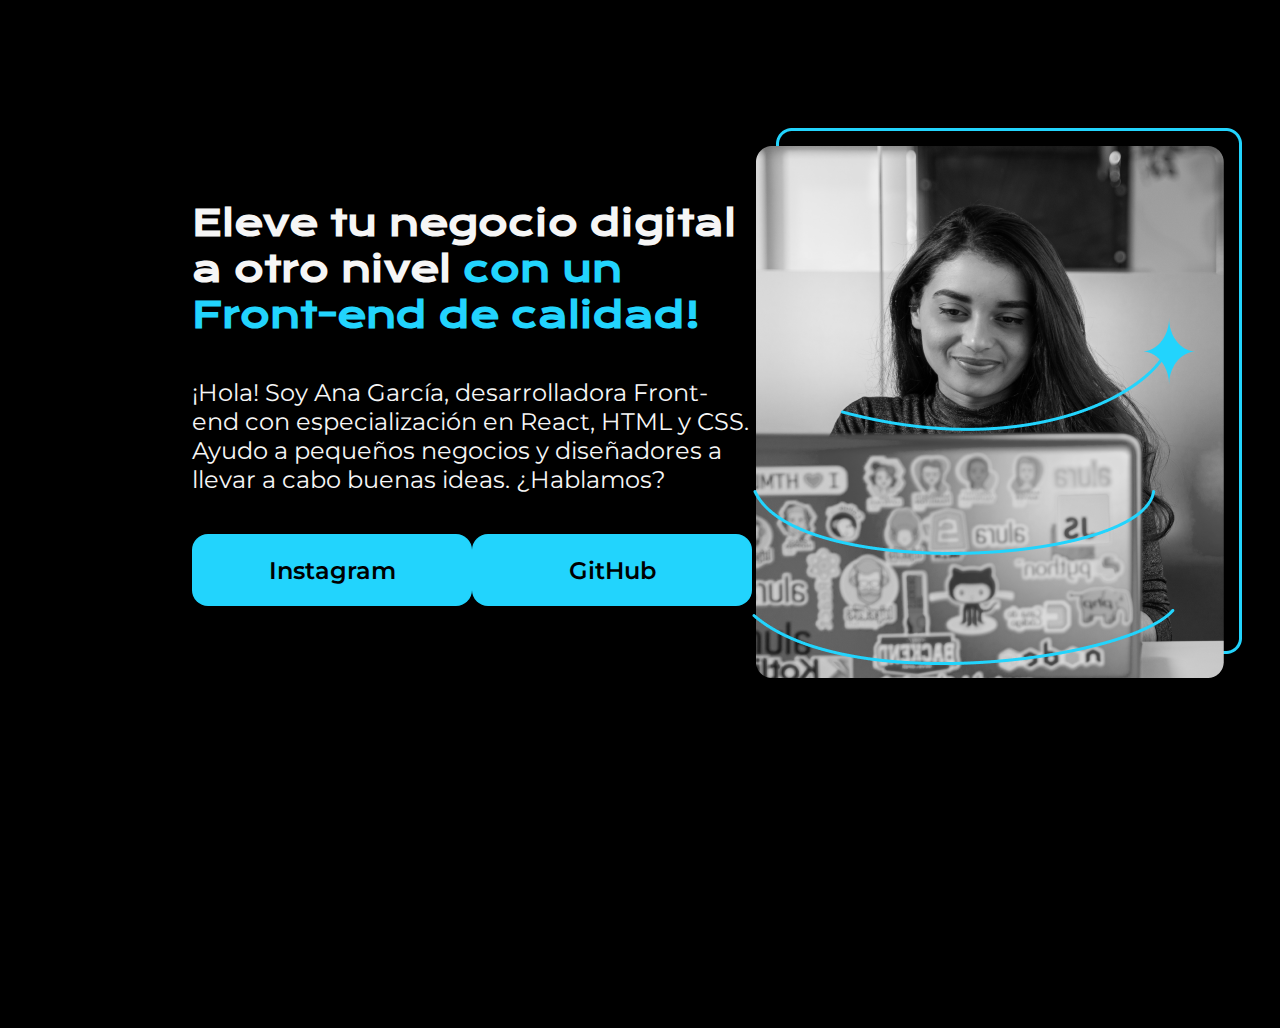
==== index.html @ 9d96e62c "actualizando el css y el html" ====
<!DOCTYPE html>
<html lang="es-mx">
<head>
    <meta charset="UTF-8">
    <meta name="viewport" content="width=device-width, initial-scale=1.0">
    <title>Portafolio</title>
    <link rel="stylesheet" href="style.css">
</head>
<body>
    <header></header>
    <main class="presentacion">
        <section class="presentacion__contenido">
            <h1 class="presentacion__contenido__titulo">
                Eleve tu negocio digital a otro nivel
                <strong class="titulo-destaque">con un Front-end de calidad!                
                </strong>
            </h1>
            <p class="presentacion__contenido__texto">¡Hola! Soy Ana García,
                desarrolladora Front-end con 
                especialización en React, HTML y CSS. Ayudo a pequeños
                negocios y diseñadores a llevar a cabo buenas ideas.
                ¿Hablamos?
                
            </p>
            <div class="presentacion__enlaces"> 
                <a class="presentacion__enlaces__link" href="https://www.instagram.com/">Instagram</a>
                <a class="presentacion__enlaces__link" href="https://github.com/">GitHub</a>
            </div>
        </section>        
            <img src="Imagem.png" alt="Imagen de Ana Garcia tranbajando">
    </main>
    <footer></footer>
</body>
</html>
---- style.css ----
@import url('https://fonts.googleapis.com/css2?family=Krona+One&family=Montserrat:ital,wght@0,100..900;1,100..900&display=swap');

* {
    padding: 0;
    margin: 0;
}
body {
    background-color: #000000;
    color: #F6F6F6;
    height: 100vh;
    box-sizing: border-box;
} 

.titulo-destaque{
    color: #22D4FD;
}   

.presentacion{
    display: flex;
    align-items: center;
    margin: 10% 15%;
    justify-content: space-between;
}

.presentacion__contenido{
    width: 615px;
    display: flex;
    flex-direction: column;
    gap: 40px;
    
}

.presentacion__contenido__titulo{
    font-size: 36px;
    font-family: "Krona One", sans-serif;

}

.presentacion__contenido__texto{
    font-family: "Montserrat", sans-serif;
    font-size: 24px;
}

.presentacion__enlaces{
    display: flex;
    justify-content:space-between;
    
}

.presentacion__enlaces__link{
    width: 280px;
    background-color: #22D4FD;
    text-align: center;
    padding: 21.5px 0;
    border-radius: 16px;
    font-family: "Montserrat", sans-serif;
    font-size: 24px;
    font-weight: 600;
    text-decoration: none;
    color: #000000;


}
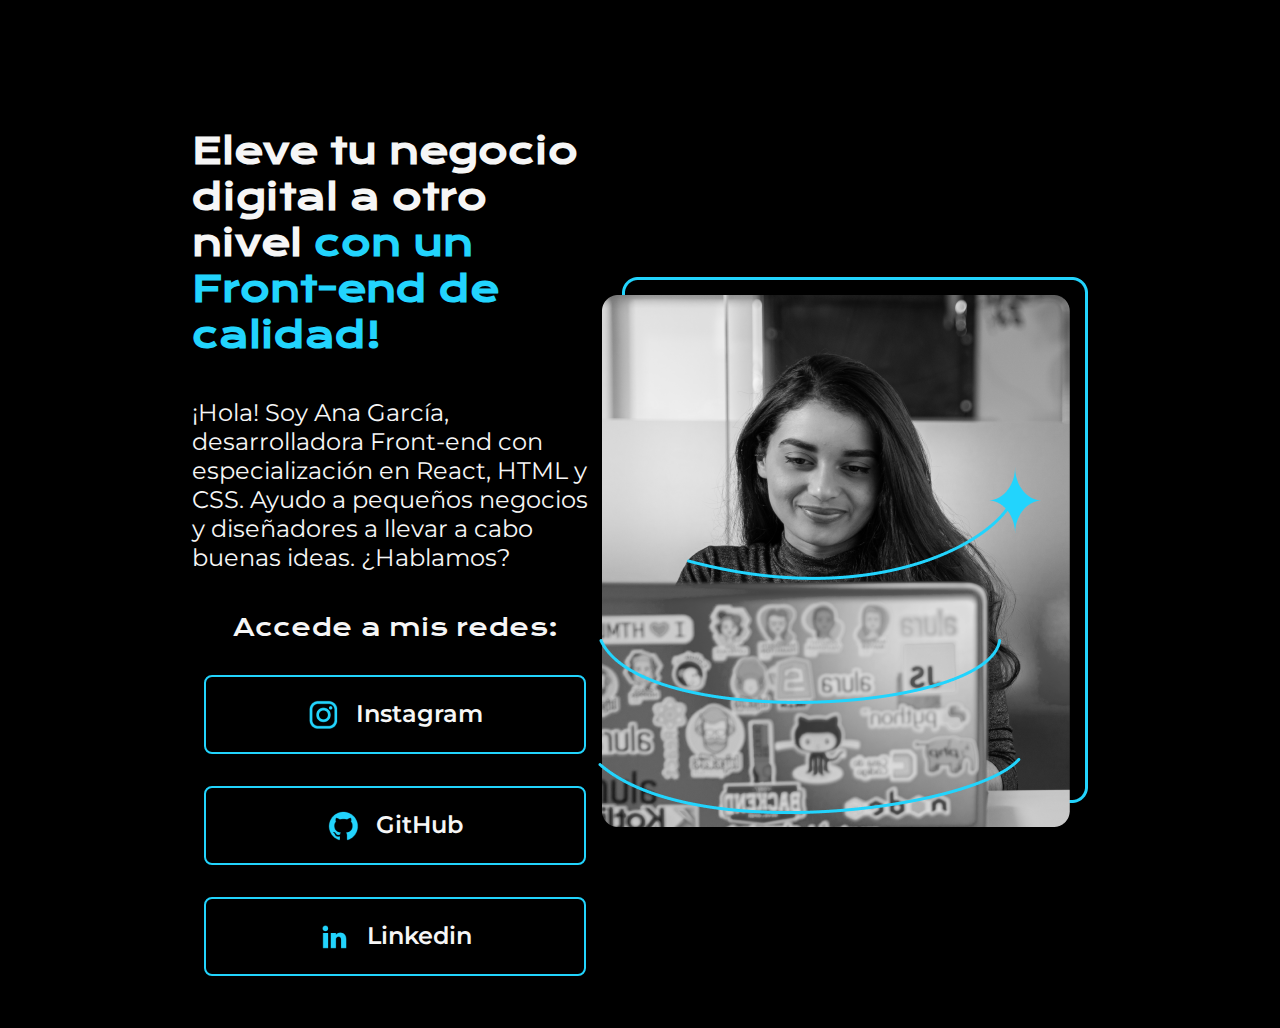
==== commit 12496c87: "Actualización de index.html y style.css, eliminación de Imagem.png y adición de assets/" ====
--- a/index.html
+++ b/index.html
@@ -23,11 +23,19 @@
                 
             </p>
             <div class="presentacion__enlaces"> 
-                <a class="presentacion__enlaces__link" href="https://www.instagram.com/">Instagram</a>
-                <a class="presentacion__enlaces__link" href="https://github.com/">GitHub</a>
+                <h2 class="presentacion__enlaces__subtitulo">Accede a mis redes:</h2>
+                <a class="presentacion__enlaces__link" href="https://www.instagram.com/">
+                    <img src="./assets/instagram.png">
+                    Instagram</a>
+                <a class="presentacion__enlaces__link" href="https://github.com/">
+                    <img src="./assets/github.png">
+                    GitHub</a>
+                <a class="presentacion__enlaces__link" href="https://linkedin.com/in/">
+                    <img src="./assets/linkedin.png" alt="Icono de Linkedin">
+                    Linkedin</a>   
             </div>
         </section>        
-            <img src="Imagem.png" alt="Imagen de Ana Garcia tranbajando">
+            <img src="./assets/Imagem.png" alt="Imagen de Ana Garcia tranbajando">
     </main>
     <footer></footer>
 </body>
--- a/style.css
+++ b/style.css
@@ -44,20 +44,35 @@
 .presentacion__enlaces{
     display: flex;
     justify-content:space-between;
+    flex-direction: column;
+    align-items: center;
+    gap: 32px;
     
 }
 
+.presentacion__enlaces__subtitulo{
+    font-family: "Krona One", sans-serif;
+    font-size: 24px;
+    font-weight: 400;
+}
+
 .presentacion__enlaces__link{
-    width: 280px;
-    background-color: #22D4FD;
+    width: 378px;
     text-align: center;
     padding: 21.5px 0;
-    border-radius: 16px;
+    border-radius: 8px;
     font-family: "Montserrat", sans-serif;
     font-size: 24px;
     font-weight: 600;
     text-decoration: none;
-    color: #000000;
+    color: #F6F6F6;
+    border: 2px solid #22D4FD;
+    display: flex;
+    justify-content: center;
+    gap: 16px;
 
+}
 
+.presentacion__enlaces__link:hover{
+    background-color: #272727;
 }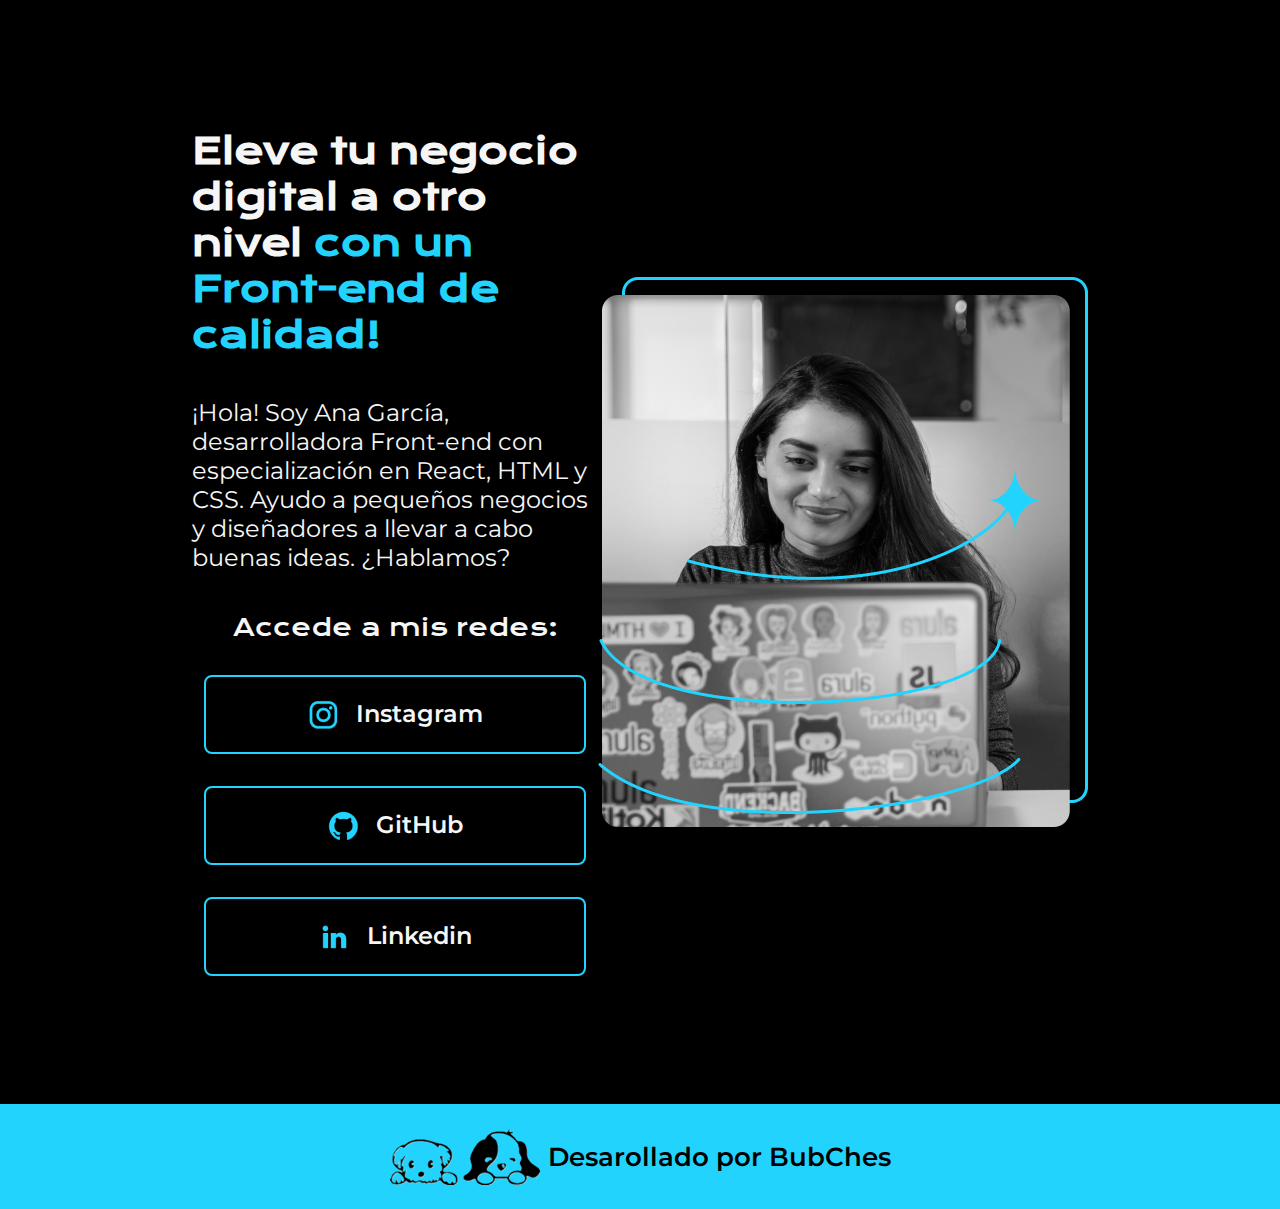
==== commit 2d94f3fc: "actualizando footer y agregando imagen bubches" ====
--- a/index.html
+++ b/index.html
@@ -37,6 +37,8 @@
         </section>        
             <img src="./assets/Imagem.png" alt="Imagen de Ana Garcia tranbajando">
     </main>
-    <footer></footer>
+    <footer class="footer">
+        <p class="imagen bubches"> <img src="./assets/bubches.png" alt="Icono bubches"> Desarollado por BubChes</p>
+    </footer>
 </body>
 </html>--- a/style.css
+++ b/style.css
@@ -75,4 +75,23 @@
 
 .presentacion__enlaces__link:hover{
     background-color: #272727;
+}
+
+.footer{
+    background-color: #22D4FD;
+    padding: 24px;
+    color: #000000;
+    text-align: center;
+    font-family: "Montserrat", sans-serif;
+    font-size: 26px;
+    font-weight: 600;
+    display: flex;
+    justify-content: center; /* Centra horizontalmente */
+    align-items: center; /* Centra verticalmente */
+    
+}
+.bubches{     
+    display: flex;
+    align-items: center; /* Alinea la imagen y el texto */
+    gap: 8px; /* Espacio entre la imagen y el texto */
 }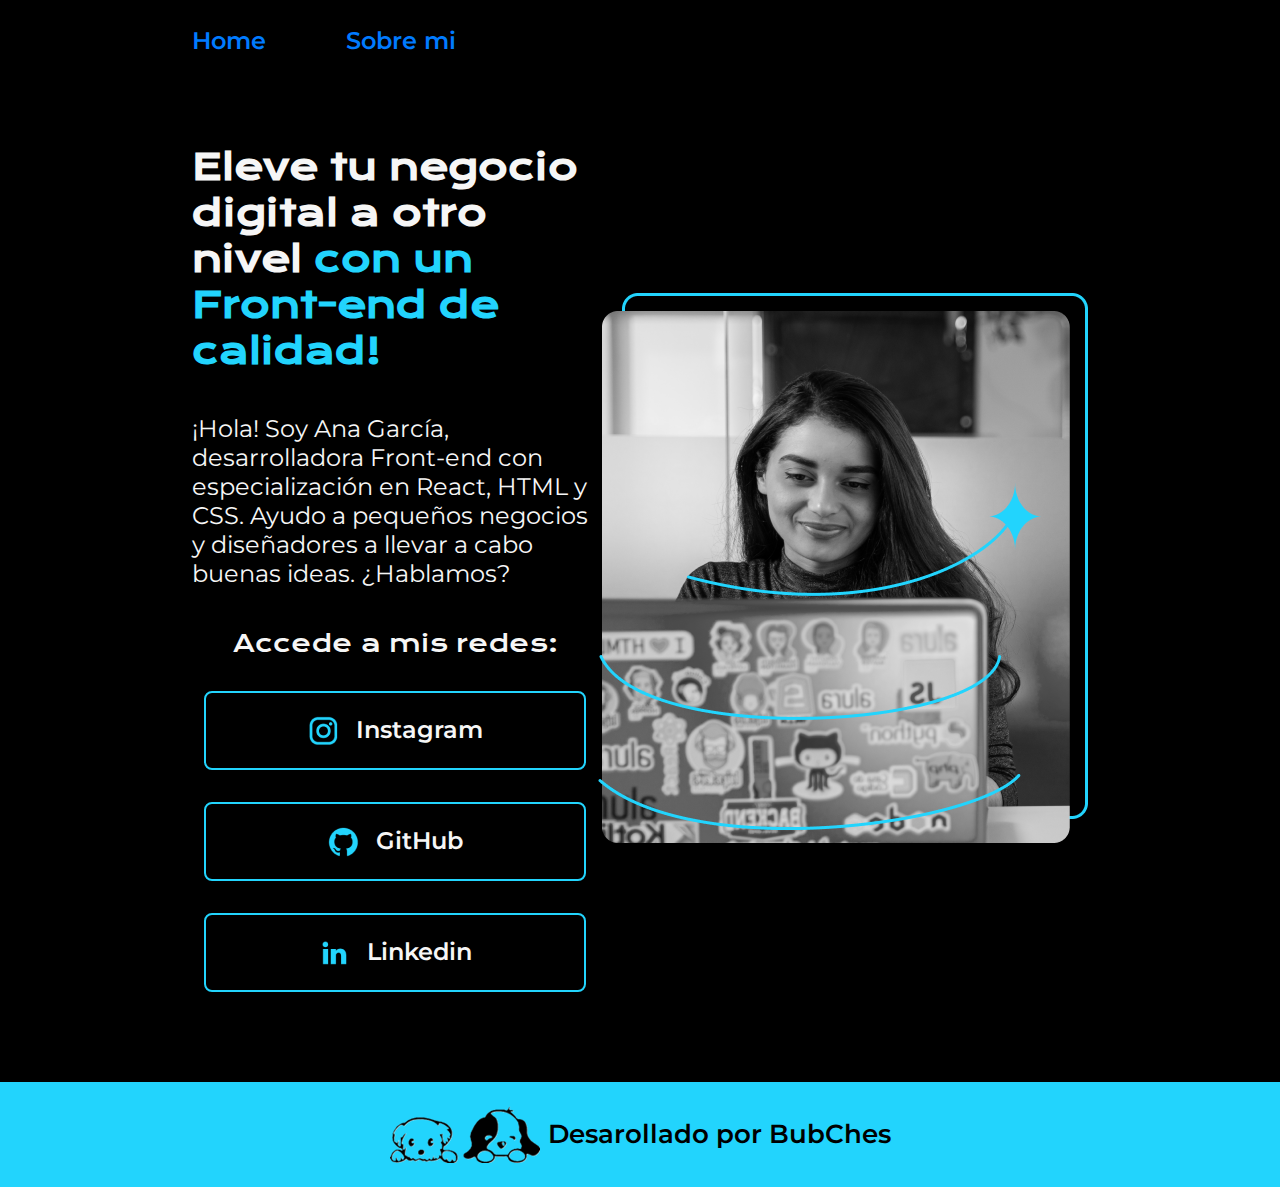
==== commit 0d1241dc: "Actualización de index.html y style.css" ====
--- a/index.html
+++ b/index.html
@@ -7,7 +7,12 @@
     <link rel="stylesheet" href="style.css">
 </head>
 <body>
-    <header></header>
+    <header class="header">
+        <nav class="header__menu">
+            <a class="header__menu__link">Home</a>
+            <a class="header__menu__link">Sobre mi</a>
+        </nav>
+    </header>
     <main class="presentacion">
         <section class="presentacion__contenido">
             <h1 class="presentacion__contenido__titulo">
@@ -38,7 +43,7 @@
             <img src="./assets/Imagem.png" alt="Imagen de Ana Garcia tranbajando">
     </main>
     <footer class="footer">
-        <p class="imagen bubches"> <img src="./assets/bubches.png" alt="Icono bubches"> Desarollado por BubChes</p>
+        <p class="imagen__bubches"> <img src="./assets/bubches.png" alt="Icono bubches"> Desarollado por BubChes</p>
     </footer>
 </body>
 </html>--- a/style.css
+++ b/style.css
@@ -7,18 +7,31 @@
 body {
     background-color: #000000;
     color: #F6F6F6;
-    height: 100vh;
+    /*height: 100vh;*/
     box-sizing: border-box;
 } 
 
-.titulo-destaque{
-    color: #22D4FD;
-}   
+.header{
+    padding: 2% 0% 0% 15%;
+}
+
+.header__menu{
+    display: flex;
+    gap: 80px
+}
+
+.header__menu__link{
+    font-family: "Montserrat", sans-serif;
+    font-size: 24px;
+    font-weight: 600;
+    color: #007bff;
+}
+
 
 .presentacion{
     display: flex;
     align-items: center;
-    margin: 10% 15%;
+    padding: 7% 15%;
     justify-content: space-between;
 }
 
@@ -33,7 +46,10 @@
 .presentacion__contenido__titulo{
     font-size: 36px;
     font-family: "Krona One", sans-serif;
+}
 
+.titulo-destaque{
+    color: #22D4FD;
 }
 
 .presentacion__contenido__texto{
@@ -90,7 +106,7 @@
     align-items: center; /* Centra verticalmente */
     
 }
-.bubches{     
+.imagen__bubches{     
     display: flex;
     align-items: center; /* Alinea la imagen y el texto */
     gap: 8px; /* Espacio entre la imagen y el texto */
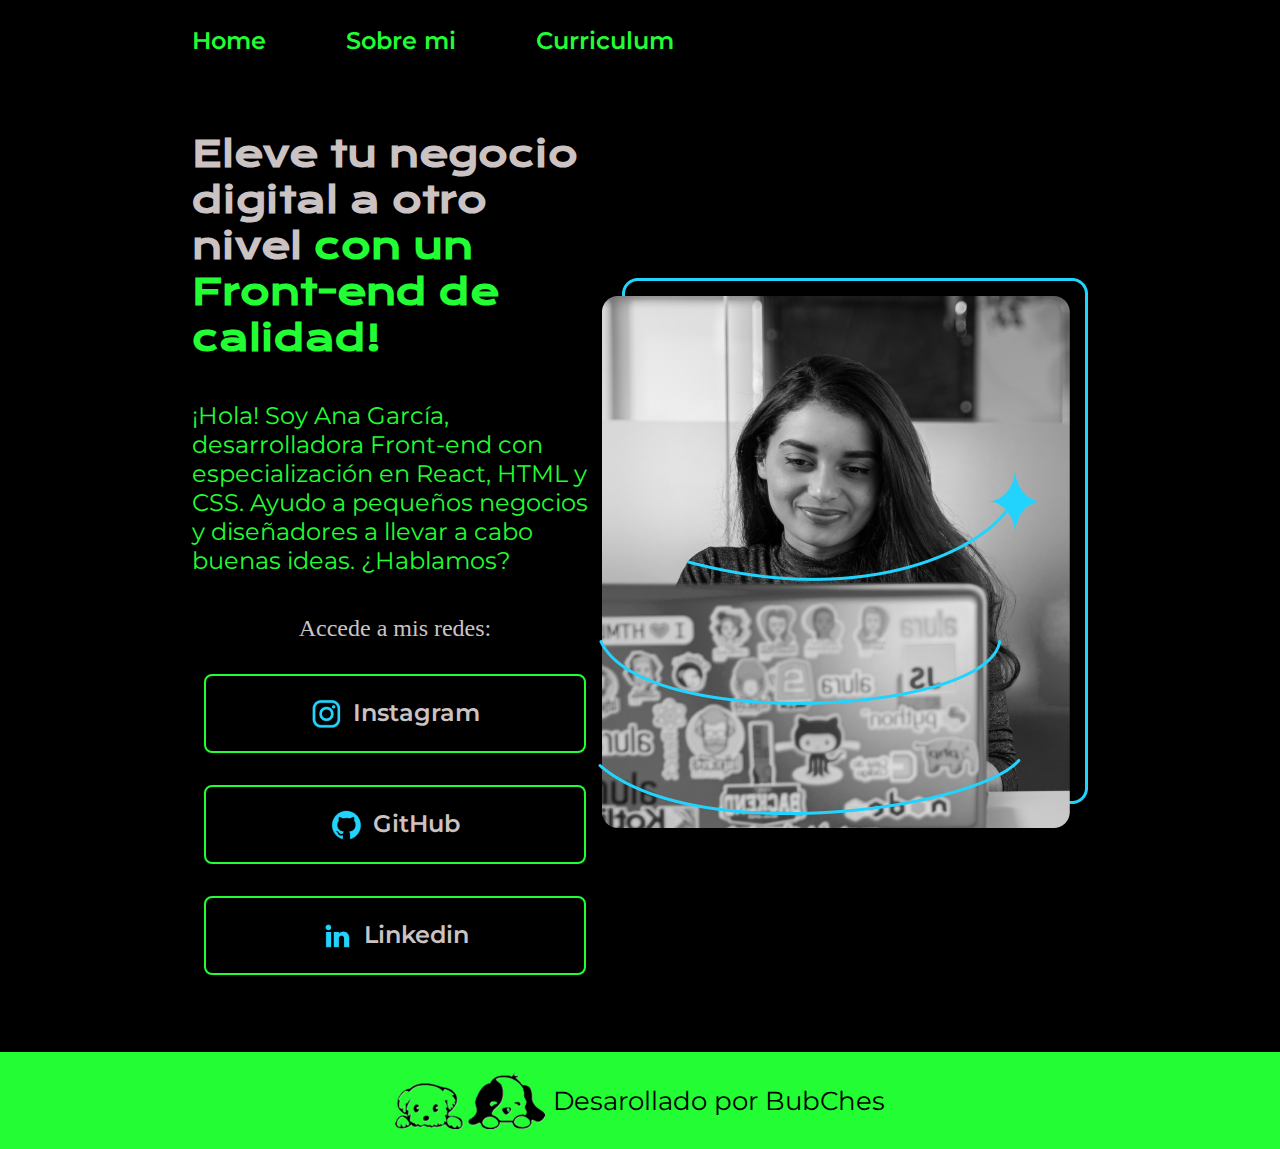
==== commit 3eaffec2: "cambios en style.css index.html crea el about.html y curriculum.html" ====
--- a/index.html
+++ b/index.html
@@ -4,13 +4,14 @@
     <meta charset="UTF-8">
     <meta name="viewport" content="width=device-width, initial-scale=1.0">
     <title>Portafolio</title>
-    <link rel="stylesheet" href="style.css">
+    <link rel="stylesheet" href="./styles/style.css">
 </head>
 <body>
     <header class="header">
         <nav class="header__menu">
-            <a class="header__menu__link">Home</a>
-            <a class="header__menu__link">Sobre mi</a>
+            <a class="header__menu__link" href="index.html">Home</a>
+            <a class="header__menu__link" href="about.html">Sobre mi</a>
+            <a class="header__menu__link" href="curriculo.html">Curriculum</a>
         </nav>
     </header>
     <main class="presentacion">
--- a/styles/style.css
+++ b/styles/style.css
@@ -0,0 +1,127 @@
+@import url('https://fonts.googleapis.com/css2?family=Krona+One&family=Montserrat:ital,wght@0,100..900;1,100..900&display=swap');
+
+
+:root{
+    --color-primario:#000000;
+    --color-secudario:#f1e8e8da;
+    --color-terciario:#22fd34;
+    --color-hover:#272727;
+
+    --fuente-montserrat:"Montserrat", sans-serif;
+    --fuente-krona:"Krona one", sans-serif;   
+}
+
+* {
+    padding: 0;
+    margin: 0;
+}
+body {
+    background-color: var(--color-primario);
+    color: var(--color-secudario);
+    /*height: 100vh;*/
+    box-sizing: border-box;
+} 
+
+.header{
+    padding: 2% 0% 0% 15%;
+}
+
+.header__menu{
+    display: flex;
+    gap: 80px
+}
+
+.header__menu__link{
+    font-family: var(--fuente-montserrat);
+    font-size: 24px;
+    font-weight: 600;
+    color: var(--color-terciario);
+    text-decoration: none;
+}
+
+
+.presentacion{
+    display: flex;
+    align-items: center;
+    padding: 6% 15%;
+    justify-content: space-between;
+}
+
+.presentacion__contenido{
+    width: 615px;
+    display: flex;
+    flex-direction: column;
+    gap: 40px;
+    
+}
+
+.presentacion__contenido__titulo{
+    font-size: 36px;
+    font-family: var(--fuente-krona);
+}
+
+.titulo-destaque{
+    color: var(--color-terciario);
+}
+
+.presentacion__contenido__texto{
+    font-family: var(--fuente-montserrat);
+    font-size: 24px;
+    text-decoration: none;
+    color: var(--color-terciario);
+}
+
+.presentacion__enlaces{
+    display: flex;
+    justify-content:space-between;
+    flex-direction: column;
+    align-items: center;
+    gap: 32px;
+    
+}
+
+.presentacion__enlaces__subtitulo{
+    font-family: var(--fuente-krona)
+    font-size: 24px;
+    font-weight: 400;
+}
+
+.presentacion__enlaces__link{
+    width: 378px;
+    text-align: center;
+    border-radius: 8px;
+    font-size: 24px;
+    font-weight: 600;
+    padding: 21.5px 0;
+    text-decoration: none;
+    color: var(--color-secudario);
+    font-family: var(--fuente-montserrat);
+    border: 2px solid var(--color-terciario);
+    display: flex;
+    justify-content: center;
+    gap: 10px;    
+
+}
+
+.presentacion__enlaces__link:hover{
+    background-color: var(--color-hover)
+}
+
+.footer{
+    background-color: var(--color-terciario);
+    padding: 20px;
+    color: var(--color-primario);
+    text-align: center;
+    font-family: var(--fuente-montserrat);
+    font-size: 26px;
+    font-weight: 400;
+    display: flex;
+    justify-content: center; /* Centra horizontalmente */
+    align-items: center; /* Centra verticalmente */
+    
+}
+.imagen__bubches{     
+    display: flex;
+    align-items: center; /* Alinea la imagen y el texto */
+    gap: 8px; /* Espacio entre la imagen y el texto */
+}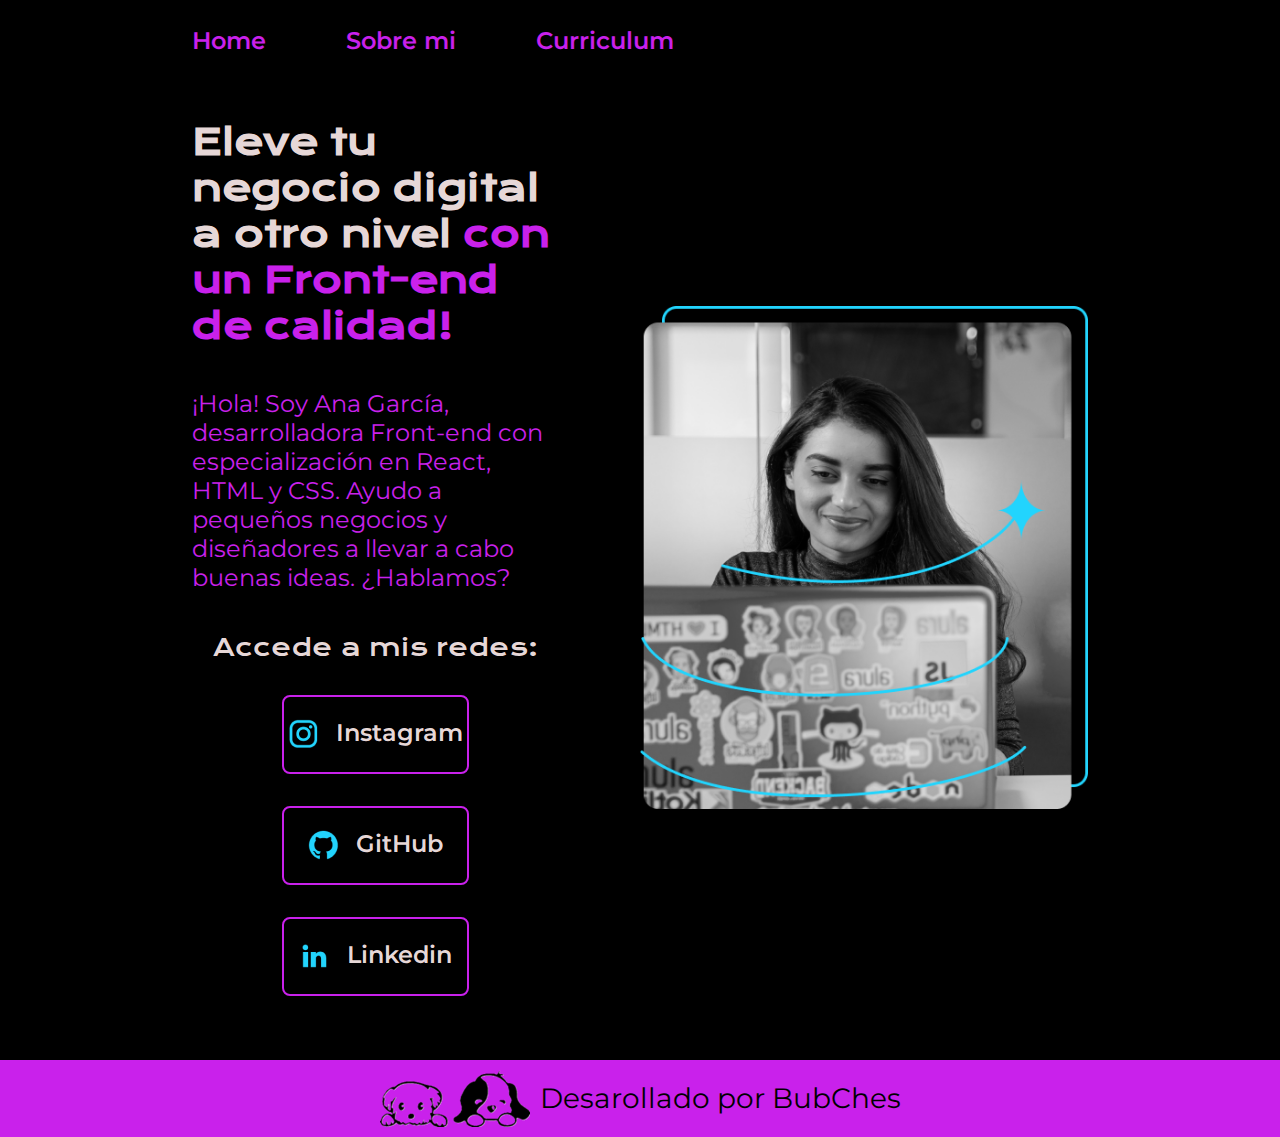
==== commit b8cd6935: "actualiza archivos de about.html, curriculo.html, index.html y styles/style.css" ====
--- a/index.html
+++ b/index.html
@@ -41,7 +41,7 @@
                     Linkedin</a>   
             </div>
         </section>        
-            <img src="./assets/Imagem.png" alt="Imagen de Ana Garcia tranbajando">
+            <img class="presentacion__imagen" src="./assets/Imagem.png" alt="Imagen de Ana Garcia tranbajando">
     </main>
     <footer class="footer">
         <p class="imagen__bubches"> <img src="./assets/bubches.png" alt="Icono bubches"> Desarollado por BubChes</p>
--- a/styles/style.css
+++ b/styles/style.css
@@ -3,8 +3,8 @@
 
 :root{
     --color-primario:#000000;
-    --color-secudario:#f1e8e8da;
-    --color-terciario:#22fd34;
+    --color-secudario:#eededefb;
+    --color-terciario:#c921eb;
     --color-hover:#272727;
 
     --fuente-montserrat:"Montserrat", sans-serif;
@@ -28,12 +28,12 @@
 
 .header__menu{
     display: flex;
-    gap: 80px
+    gap: 80px;
 }
 
 .header__menu__link{
     font-family: var(--fuente-montserrat);
-    font-size: 24px;
+    font-size: 1.5rem;
     font-weight: 600;
     color: var(--color-terciario);
     text-decoration: none;
@@ -43,12 +43,13 @@
 .presentacion{
     display: flex;
     align-items: center;
-    padding: 6% 15%;
+    padding: 5% 15%;
     justify-content: space-between;
+    gap: 82px;
 }
 
 .presentacion__contenido{
-    width: 615px;
+    width: 50%;
     display: flex;
     flex-direction: column;
     gap: 40px;
@@ -56,7 +57,7 @@
 }
 
 .presentacion__contenido__titulo{
-    font-size: 36px;
+    font-size: 2.25rem;
     font-family: var(--fuente-krona);
 }
 
@@ -66,7 +67,7 @@
 
 .presentacion__contenido__texto{
     font-family: var(--fuente-montserrat);
-    font-size: 24px;
+    font-size: 1.5rem;
     text-decoration: none;
     color: var(--color-terciario);
 }
@@ -81,16 +82,16 @@
 }
 
 .presentacion__enlaces__subtitulo{
-    font-family: var(--fuente-krona)
-    font-size: 24px;
+    font-family: var(--fuente-krona);
+    font-size: 1.5rem;
     font-weight: 400;
 }
 
 .presentacion__enlaces__link{
-    width: 378px;
+    width: 50%;
     text-align: center;
     border-radius: 8px;
-    font-size: 24px;
+    font-size: 1.5rem;
     font-weight: 600;
     padding: 21.5px 0;
     text-decoration: none;
@@ -99,21 +100,25 @@
     border: 2px solid var(--color-terciario);
     display: flex;
     justify-content: center;
-    gap: 10px;    
-
+    gap: 16px;  
 }
 
 .presentacion__enlaces__link:hover{
-    background-color: var(--color-hover)
+    background-color: var(--color-hover);
+}
+
+.presentacion__imagen{
+    width: 50%;
+
 }
 
 .footer{
     background-color: var(--color-terciario);
-    padding: 20px;
+    padding: 10px;
     color: var(--color-primario);
     text-align: center;
     font-family: var(--fuente-montserrat);
-    font-size: 26px;
+    font-size: 1.75rem;
     font-weight: 400;
     display: flex;
     justify-content: center; /* Centra horizontalmente */
@@ -123,5 +128,25 @@
 .imagen__bubches{     
     display: flex;
     align-items: center; /* Alinea la imagen y el texto */
-    gap: 8px; /* Espacio entre la imagen y el texto */
+    gap: 10px; /* Espacio entre la imagen y el texto */
+}
+
+@media (max-width: 1200px) {
+
+    .header{
+        padding: 10%;
+    }
+
+    .header__menu{
+        justify-content: center;
+    }
+
+    .presentacion{
+        flex-direction: column-reverse;
+        padding: 5%;
+    }
+
+    .presentacion__contenido{
+        width: auto;
+    }
 }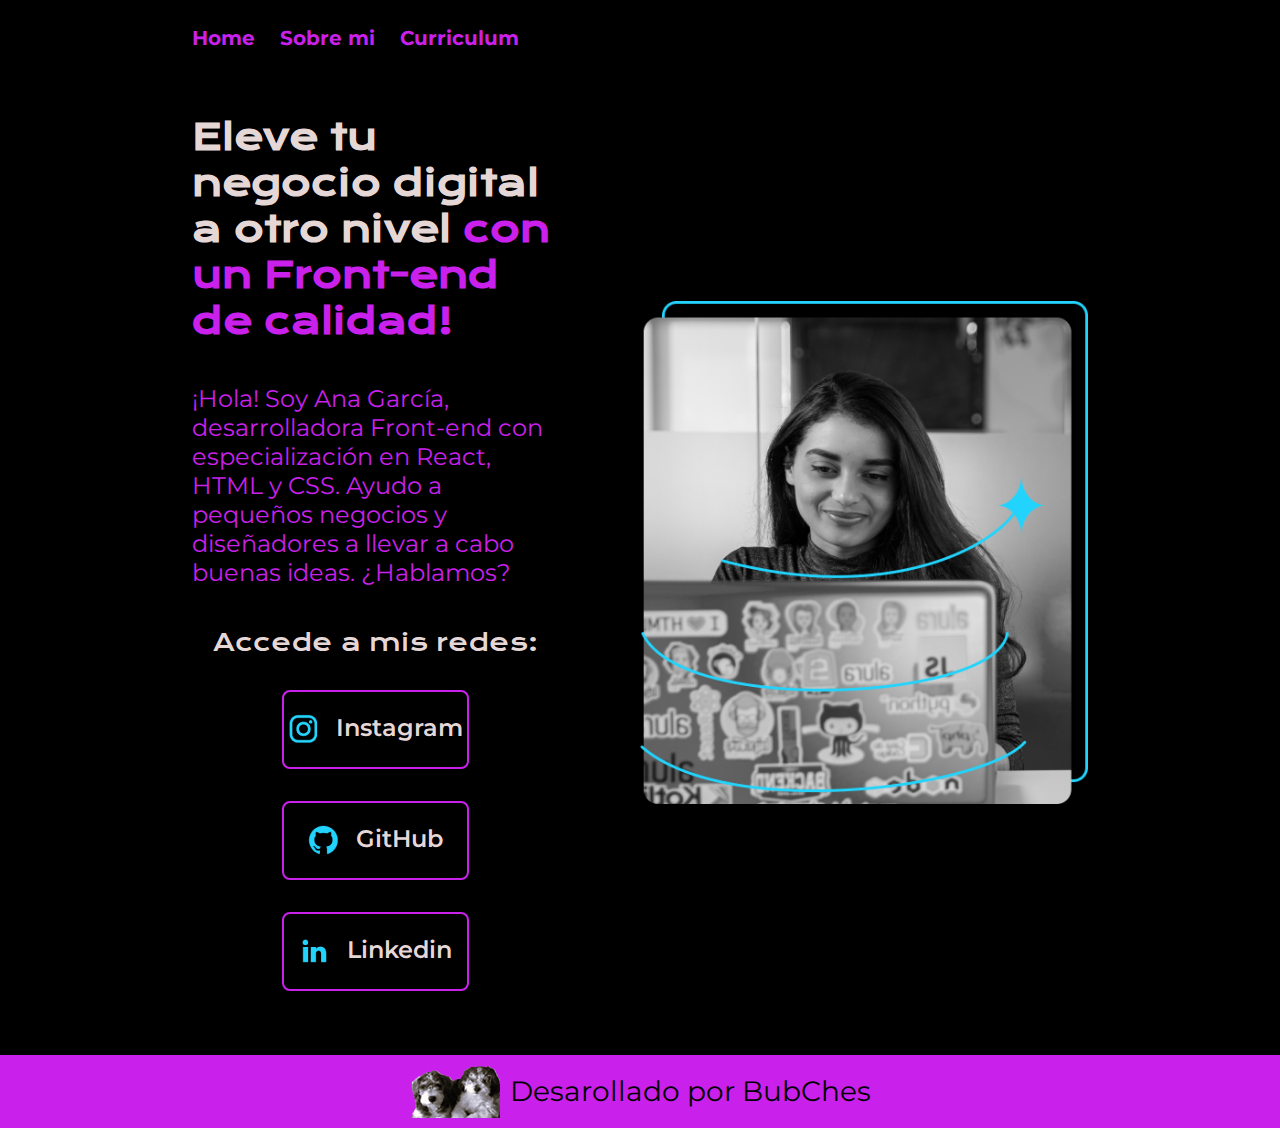
==== commit d758fd3e: "cambio de imagen bubches a bubcuesdos en archvos html" ====
--- a/index.html
+++ b/index.html
@@ -44,7 +44,7 @@
             <img class="presentacion__imagen" src="./assets/Imagem.png" alt="Imagen de Ana Garcia tranbajando">
     </main>
     <footer class="footer">
-        <p class="imagen__bubches"> <img src="./assets/bubches.png" alt="Icono bubches"> Desarollado por BubChes</p>
+        <p class="imagen__bubches"> <img src="./assets/bubchesdos.png" alt="Icono bubches"> Desarollado por BubChes</p>
     </footer>
 </body>
 </html>--- a/styles/style.css
+++ b/styles/style.css
@@ -28,13 +28,13 @@
 
 .header__menu{
     display: flex;
-    gap: 80px;
+    gap: 25px;
 }
 
 .header__menu__link{
     font-family: var(--fuente-montserrat);
-    font-size: 1.5rem;
-    font-weight: 600;
+    font-size: 1.25rem;
+    font-weight: 700;
     color: var(--color-terciario);
     text-decoration: none;
 }
@@ -139,6 +139,7 @@
 
     .header__menu{
         justify-content: center;
+                
     }
 
     .presentacion{
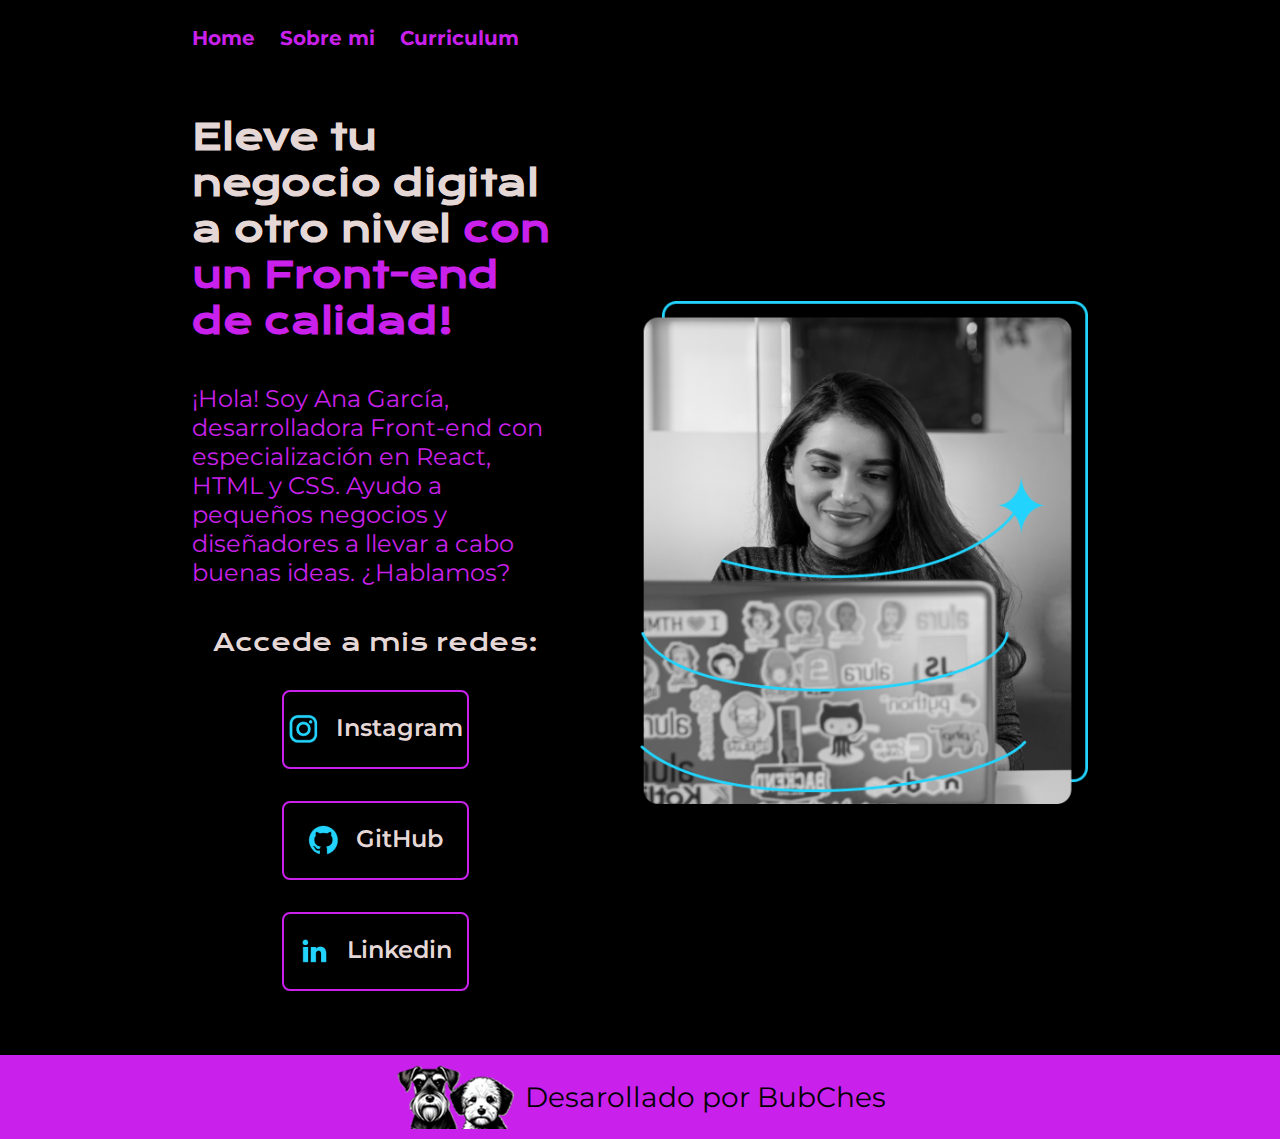
==== commit 77f9f3a9: "agrega bubches index.html" ====
--- a/index.html
+++ b/index.html
@@ -44,7 +44,7 @@
             <img class="presentacion__imagen" src="./assets/Imagem.png" alt="Imagen de Ana Garcia tranbajando">
     </main>
     <footer class="footer">
-        <p class="imagen__bubches"> <img src="./assets/bubchesdos.png" alt="Icono bubches"> Desarollado por BubChes</p>
+        <p class="imagen__bubches"> <img src="./assets/bubchestres.png" alt="Icono bubches"> Desarollado por BubChes</p>
     </footer>
 </body>
 </html>